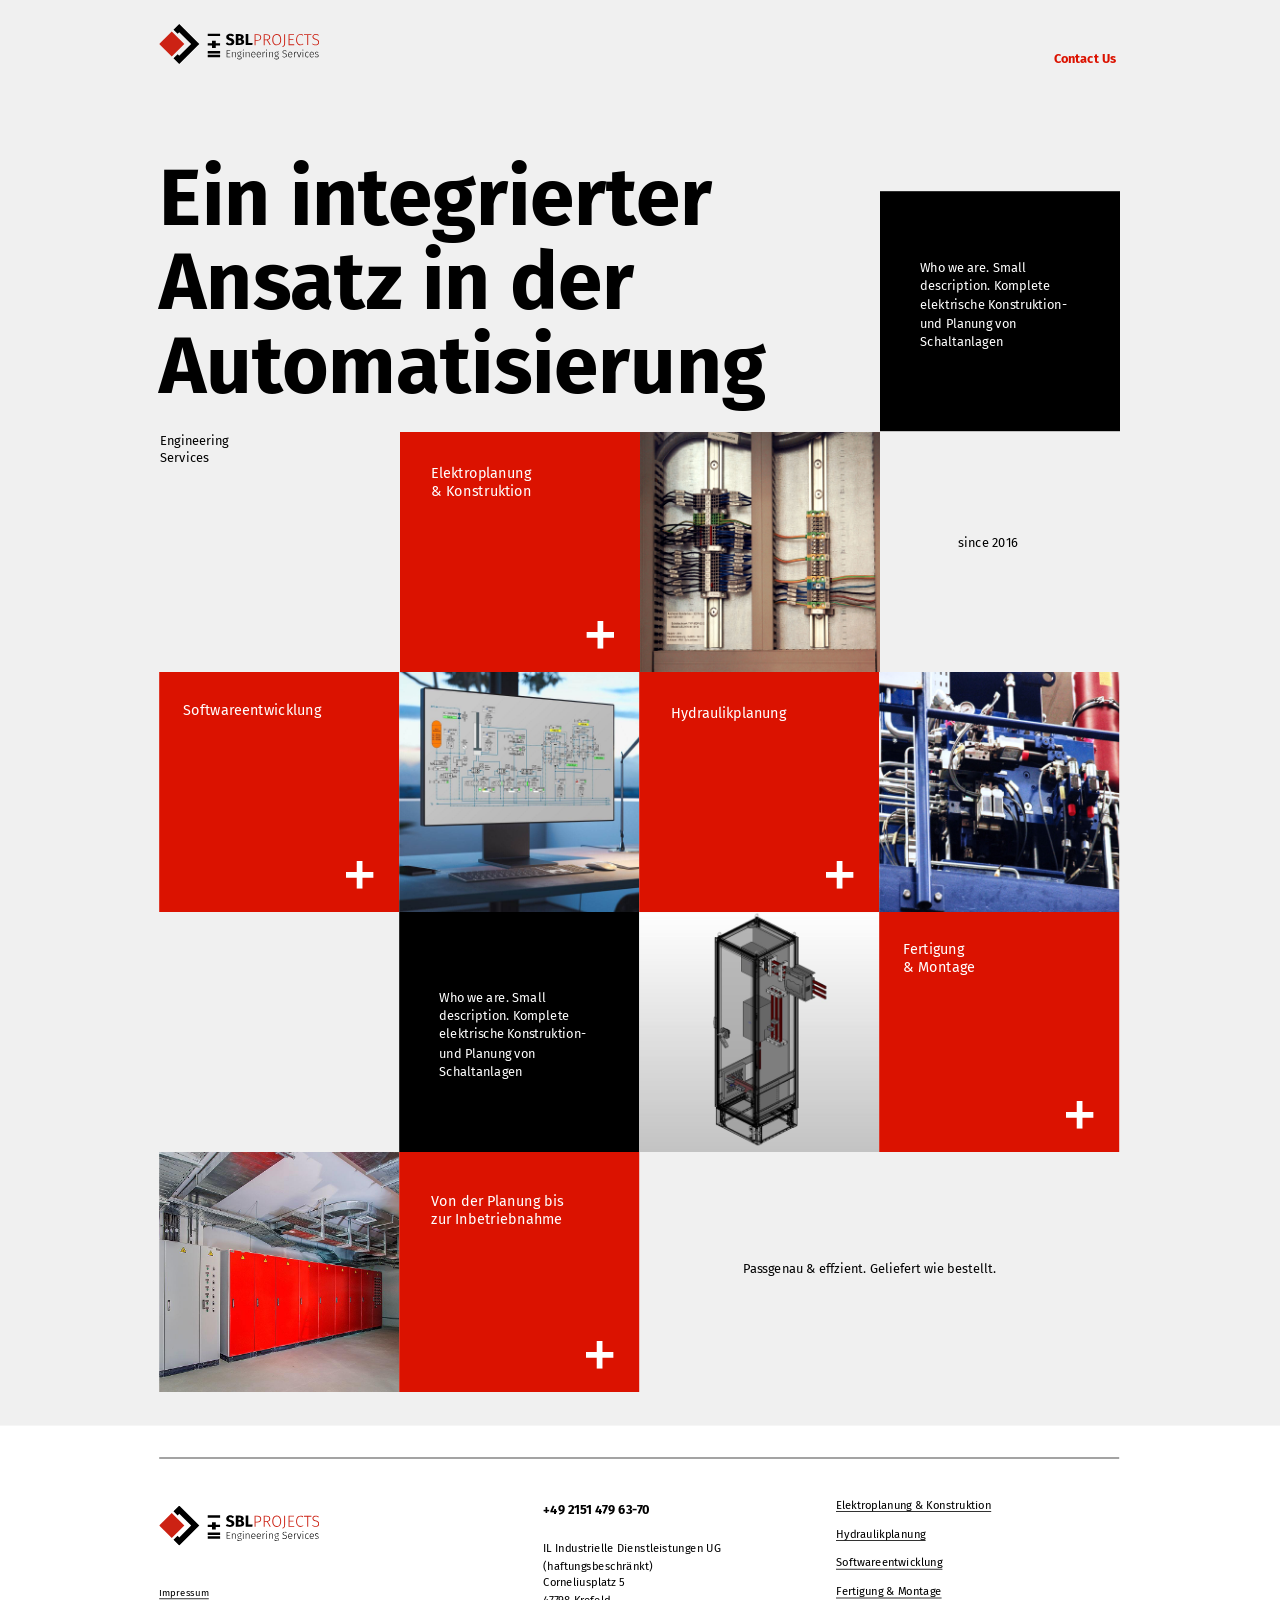
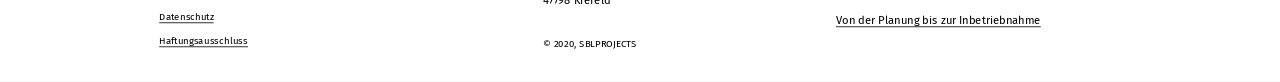
==== index.html @ 14ad25ed "SBL Projects site — static copy without Tilda Co-Authored-By: Claude Opus 4.8 <noreply@anthropic.com" ====
<!DOCTYPE html>
<html lang="de">
<head>
  <meta charset="UTF-8" />
  <meta name="viewport" content="width=device-width, initial-scale=1.0" />
  <title>SBL Projects — Ein integrierter Ansatz in der Automatisierung</title>
  <meta name="description" content="SBL Projects — Ein integrierter Ansatz in der Automatisierung." />
  <meta property="og:title" content="SBL Projects — Ein integrierter Ansatz in der Automatisierung" />
  <meta property="og:image" content="images/hero.jpg" />
  <link rel="preconnect" href="https://fonts.googleapis.com" />
  <link rel="preconnect" href="https://fonts.gstatic.com" crossorigin />
  <link href="https://fonts.googleapis.com/css2?family=Fira+Sans:wght@400;500;700&display=swap" rel="stylesheet" />
  <link rel="stylesheet" href="styles.css" />
</head>
<body>
<div class="viewport" id="viewport">
  <div class="stage" id="stage">

    <!-- ================= HERO / MOSAIC BOARD ================= -->
    <section class="board board-main">

      <!-- Header -->
      <img class="a logo" src="images/Logo.svg" alt="SBL Projects — Engineering Services" style="left:199px;top:30px;height:50px" />
      <a class="a contact-us" href="#kontaktus" style="left:1317px;top:62px">
        <img class="contact-plus" src="images/plusred.svg" alt="" />
        <span>Contact Us</span>
      </a>

      <!-- Hero heading -->
      <h1 class="a hero-h1" style="left:199px;top:195px;width:820px">Ein integrierter Ansatz in der Automatisierung</h1>

      <!-- Top-right black info box -->
      <div class="a tile" style="left:1100px;top:239px">
        <div class="fill fill-black"></div>
        <div class="boxtext" style="left:50px;top:84px;width:200px">Who we are. Small description. Komplete elektrische Konstruktion- und Planung von Schaltanlagen</div>
      </div>

      <!-- Small labels -->
      <div class="a label" style="left:200px;top:540px;width:130px">Engineering<br />Services</div>
      <div class="a label" style="left:1198px;top:668px;width:120px">since 2016</div>

      <!-- ===== Mosaic grid ===== -->
      <!-- Elektroplanung (red) -->
      <a class="a tile tile-hover" href="elektroplanung.html" style="left:500px;top:540px">
        <div class="fill fill-red"></div>
        <div class="celltitle" style="left:39px;top:40px;width:200px">Elektroplanung<br />&amp; Konstruktion</div>
        <img class="plus" src="images/plus.svg" alt="" style="left:233px;top:236px" />
      </a>
      <!-- Elektro image -->
      <div class="a tile tile-zoom" style="left:800px;top:540px">
        <div class="fill fill-img" style="background-image:url('images/elektro.jpg')"></div>
      </div>

      <!-- Softwareentwicklung (red) -->
      <a class="a tile tile-hover" href="softwareentwicklung.html" style="left:199px;top:840px">
        <div class="fill fill-red"></div>
        <div class="celltitle" style="left:30px;top:37px;width:220px">Softwareentwicklung</div>
        <img class="plus" src="images/plus.svg" alt="" style="left:233px;top:236px" />
      </a>
      <!-- Software image -->
      <div class="a tile tile-zoom" style="left:499px;top:840px">
        <div class="fill fill-img" style="background-image:url('images/software.jpg')"></div>
      </div>

      <!-- Hydraulikplanung (red) -->
      <a class="a tile tile-hover" href="hydraulikplanung.html" style="left:799px;top:840px">
        <div class="fill fill-red"></div>
        <div class="celltitle" style="left:40px;top:40px;width:200px">Hydraulikplanung</div>
        <img class="plus" src="images/plus.svg" alt="" style="left:233px;top:236px" />
      </a>
      <!-- Hydraulik image -->
      <div class="a tile tile-zoom" style="left:1099px;top:840px">
        <div class="fill fill-img" style="background-image:url('images/engineering.jpg')"></div>
      </div>

      <!-- Who we are (black) -->
      <div class="a tile" style="left:499px;top:1140px">
        <div class="fill fill-black"></div>
        <div class="boxtext" style="left:50px;top:95px;width:205px">Who we are. Small description. Komplete elektrische Konstruktion- und Planung von Schaltanlagen</div>
      </div>
      <!-- Fertigung image -->
      <div class="a tile tile-zoom" style="left:799px;top:1140px">
        <div class="fill fill-img" style="background-image:url('images/fertigung.jpg')"></div>
      </div>
      <!-- Fertigung & Montage (red) -->
      <a class="a tile tile-hover" href="fertigung-montage.html" style="left:1099px;top:1140px">
        <div class="fill fill-red"></div>
        <div class="celltitle" style="left:30px;top:35px;width:200px">Fertigung<br />&amp; Montage</div>
        <img class="plus" src="images/plus.svg" alt="" style="left:233px;top:236px" />
      </a>

      <!-- blurred image -->
      <div class="a tile tile-zoom" style="left:199px;top:1440px">
        <div class="fill fill-img" style="background-image:url('images/hydraulik.jpg')"></div>
      </div>
      <!-- Von der Planung (red) -->
      <a class="a tile tile-hover" href="planung.html" style="left:499px;top:1440px">
        <div class="fill fill-red"></div>
        <div class="celltitle" style="left:40px;top:50px;width:180px">Von der Planung bis zur Inbetriebnahme</div>
        <img class="plus" src="images/plus.svg" alt="" style="left:233px;top:236px" />
      </a>

      <!-- Tagline -->
      <div class="a label" style="left:929px;top:1575px;width:380px">Passgenau &amp; effzient. Geliefert wie bestellt.</div>
    </section>

    <!-- ================= FOOTER BOARD ================= -->
    <section class="board board-footer" id="kontakt">
      <div class="a divider" style="left:199px;top:40px;width:1200px"></div>

      <img class="a" src="images/Logo.svg" alt="SBL Projects — Engineering Services" style="left:199px;top:100px;height:50px" />

      <div class="a foot-phone" style="left:679px;top:93px;width:250px">+49 2151 479 63-70</div>
      <div class="a foot-addr" style="left:679px;top:143px;width:250px">IL Industrielle Dienstleistungen UG (haftungsbeschränkt)<br />Corneliusplatz 5<br />47798 Krefeld</div>
      <div class="a foot-copy" style="left:679px;top:266px;width:250px">© 2020, SBLPROJECTS</div>

      <a class="a foot-link" href="#" style="left:199px;top:203px">Impressum</a>
      <a class="a foot-link" href="#" style="left:199px;top:233px">Datenschutz</a>
      <a class="a foot-link" href="#" style="left:199px;top:263px">Haftungsausschluss</a>

      <div class="a foot-list" style="left:1019px;top:93px;width:320px">
        <a href="elektroplanung.html">Elektroplanung &amp; Konstruktion</a>
        <a href="hydraulikplanung.html">Hydraulikplanung</a>
        <a href="softwareentwicklung.html">Softwareentwicklung</a>
        <a href="fertigung-montage.html">Fertigung &amp; Montage</a>
        <a href="planung.html">Von der Planung bis zur Inbetriebnahme</a>
      </div>
    </section>

  </div>
</div>
<script src="script.js"></script>
<script src="popup.js"></script>
</body>
</html>
---- styles.css ----
*{margin:0;padding:0;box-sizing:border-box}
html,body{background:#f0f0f0;font-family:"Fira Sans",Arial,sans-serif;color:#000}
body{overflow-x:hidden}
a{text-decoration:none;color:inherit}
img{display:block}

/* page fade-in on load (Tilda-style) */
.stage{opacity:0;transition:opacity .6s ease}
.stage.ready{opacity:1}

/* stage = fixed 1600px canvas, scaled to fit viewport */
.viewport{position:relative;width:100%;overflow:hidden}
.stage{position:relative;width:1600px;margin-left:50%;transform:translateX(-800px);transform-origin:top center}

.board{position:relative;width:1600px}
.board-main{height:1782px;background:#f0f0f0}
.board-footer{height:320px;background:#ffffff}

/* every positioned atom */
.a{position:absolute}

/* header */
.logo{height:50px}
.contact-us{color:#db1200;font-weight:700;font-size:16px;line-height:1.55;transition:color .3s ease}
.contact-us:hover{color:#eb1800}
.contact-plus{position:absolute;left:-26px;top:1px;width:16px;height:16px;opacity:0;transform:translateX(-6px);transition:opacity .4s ease-out,transform .4s ease-out;pointer-events:none}
.contact-us:hover .contact-plus{opacity:1;transform:translateX(0)}

/* hero heading */
.hero-h1{font-size:100px;line-height:105px;font-weight:700;color:#000;letter-spacing:0}

/* ===== mosaic tiles ===== */
.tile{width:300px;height:300px}
.fill{position:absolute;inset:0}
.fill-red{background:#db1200}
.fill-black{background:#000}
.fill-img{background-size:cover;background-position:center;background-repeat:no-repeat}

/* texts inside tiles */
.boxtext{position:absolute;color:#fff;font-size:16px;line-height:1.45;font-weight:400}
.celltitle{position:absolute;color:#fff;font-size:18px;line-height:1.3;font-weight:400;z-index:2}

/* free labels */
.label{color:#000;font-size:16px;line-height:1.4;font-weight:400}

/* plus icons */
.plus{position:absolute;width:35px;height:35px;z-index:2}

/* ===== HOVER ANIMATIONS (400ms, matching original) ===== */
/* red tiles: the "+" scales down (1 -> 0.55) on hover, easeInOut */
.tile-hover .plus{transform:scale(1);transform-origin:center;transition:transform .4s ease-in-out}
.tile-hover:hover .plus{transform:scale(0.55)}
/* red fill subtly deepens */
.tile-hover .fill-red{transition:background-color .4s ease}
.tile-hover:hover .fill-red{background:#c21000}

/* image tiles: static, no hover animation */

/* footer */
.divider{height:1px;background:#000;opacity:.9}
.foot-phone{font-size:16px;font-weight:700;line-height:1.5}
.foot-addr{font-size:14px;line-height:1.55;color:#000}
.foot-copy{font-size:12px;color:#000}
.foot-link{display:block;font-size:12px;line-height:1;color:#000;text-decoration:underline;text-underline-offset:3px;transition:color .3s ease}
.foot-link:hover{color:#db1200}
.foot-list a{position:relative;display:block;font-size:14px;line-height:1;margin-bottom:22px;padding-left:26px;text-decoration:underline;text-underline-offset:3px;transition:color .3s ease}
.foot-list a:last-child{margin-bottom:0}
.foot-list a:hover{color:#db1200}
.foot-list a::before{content:"+";position:absolute;left:2px;top:-3px;color:#db1200;font-weight:700;font-size:18px;line-height:1;opacity:0;transform:translateX(0);transition:opacity .35s ease-out,transform .35s ease-out}
.foot-list a:hover::before{opacity:1;transform:translateX(8px)}
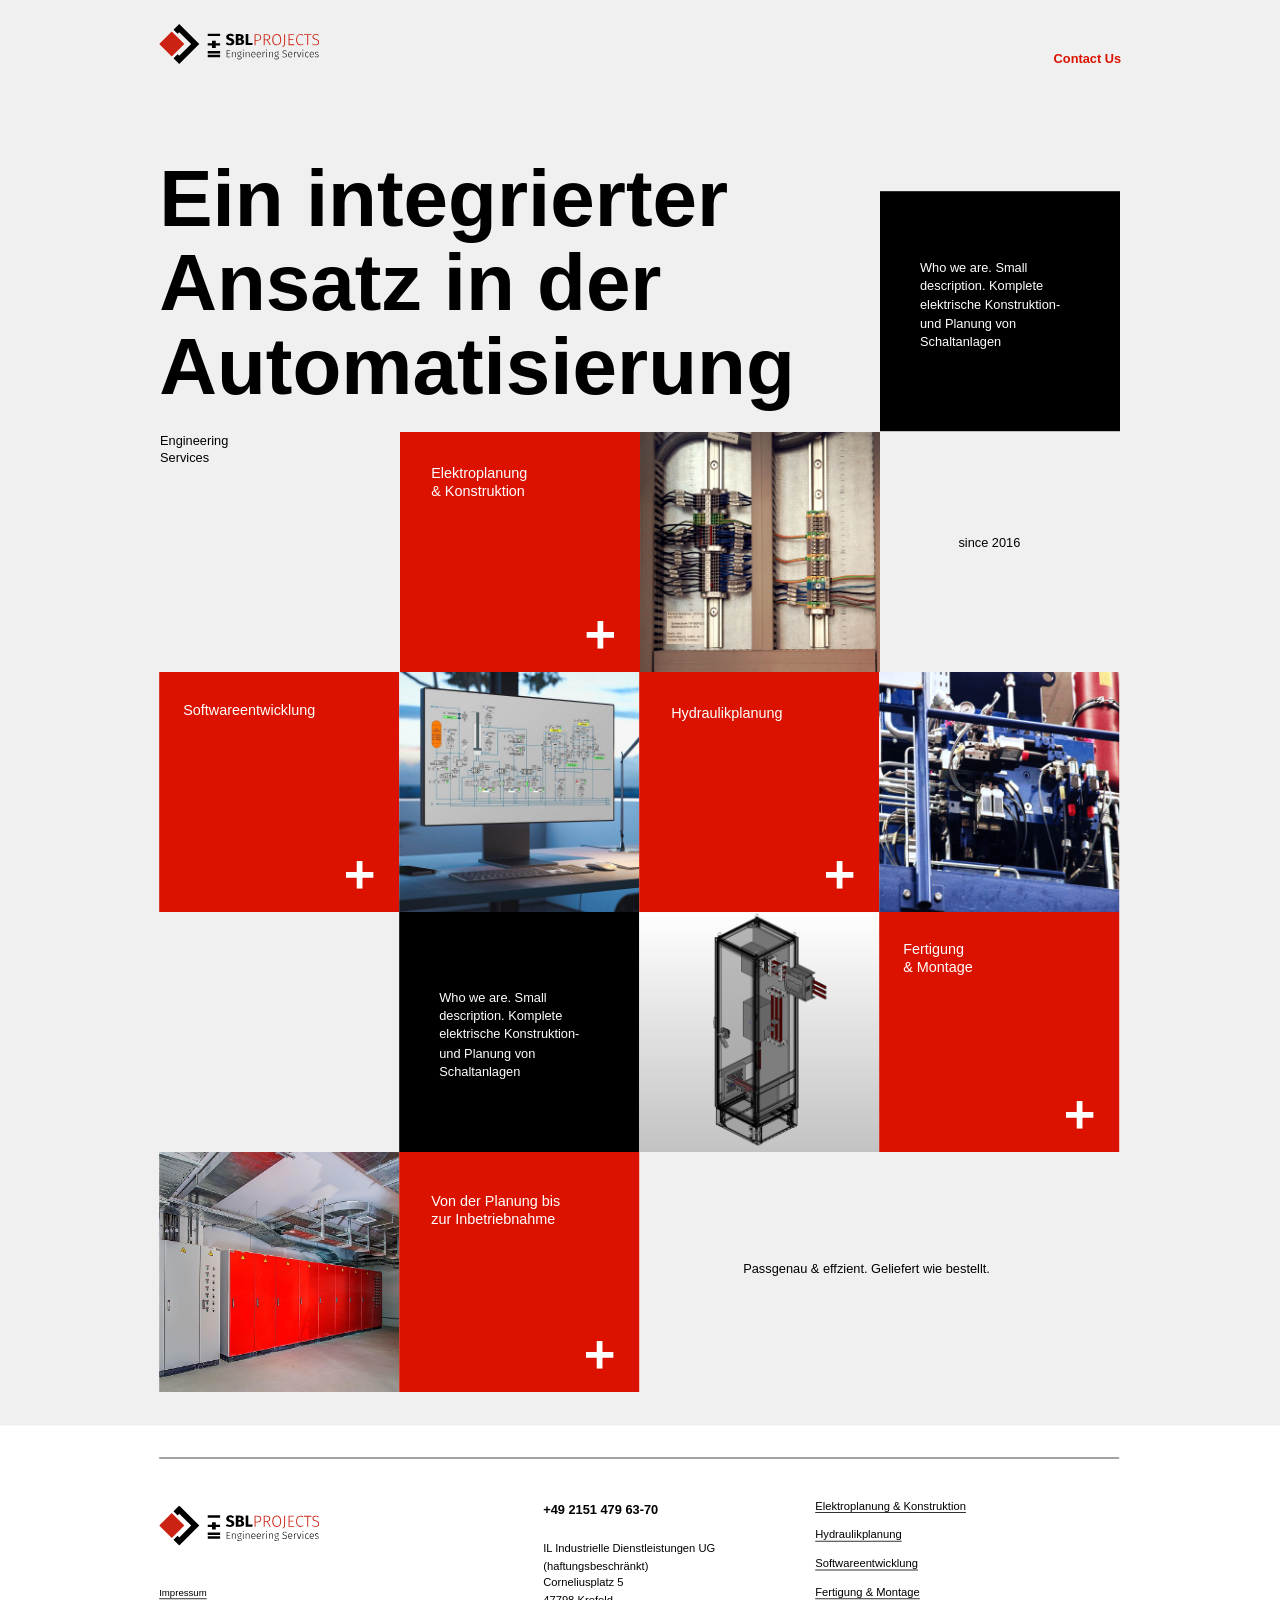
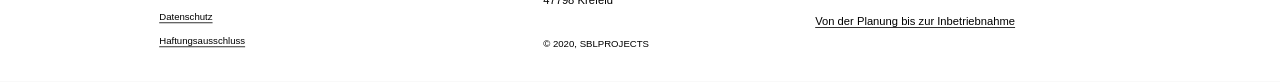
==== commit ab5968c5: "Match original: Arial font (no webfont), SVG plus icons, easeOut hover - Font now falls back to Aria" ====
--- a/index.html
+++ b/index.html
@@ -7,9 +7,6 @@
   <meta name="description" content="SBL Projects — Ein integrierter Ansatz in der Automatisierung." />
   <meta property="og:title" content="SBL Projects — Ein integrierter Ansatz in der Automatisierung" />
   <meta property="og:image" content="images/hero.jpg" />
-  <link rel="preconnect" href="https://fonts.googleapis.com" />
-  <link rel="preconnect" href="https://fonts.gstatic.com" crossorigin />
-  <link href="https://fonts.googleapis.com/css2?family=Fira+Sans:wght@400;500;700&display=swap" rel="stylesheet" />
   <link rel="stylesheet" href="styles.css" />
 </head>
 <body>
--- a/styles.css
+++ b/styles.css
@@ -1,5 +1,5 @@
 *{margin:0;padding:0;box-sizing:border-box}
-html,body{background:#f0f0f0;font-family:"Fira Sans",Arial,sans-serif;color:#000}
+html,body{background:#f0f0f0;font-family:'FiraSans',Arial,sans-serif;color:#000}
 body{overflow-x:hidden}
 a{text-decoration:none;color:inherit}
 img{display:block}
@@ -47,9 +47,9 @@
 .plus{position:absolute;width:35px;height:35px;z-index:2}
 
 /* ===== HOVER ANIMATIONS (400ms, matching original) ===== */
-/* red tiles: the "+" scales down (1 -> 0.55) on hover, easeInOut */
-.tile-hover .plus{transform:scale(1);transform-origin:center;transition:transform .4s ease-in-out}
-.tile-hover:hover .plus{transform:scale(0.55)}
+/* red tiles: the "+" fades/scales down (1 -> 0.5) on hover, easeOut (Tilda) */
+.tile-hover .plus{transform:scale(1);transform-origin:center;transition:transform .4s cubic-bezier(0,0,.58,1)}
+.tile-hover:hover .plus{transform:scale(0.5)}
 /* red fill subtly deepens */
 .tile-hover .fill-red{transition:background-color .4s ease}
 .tile-hover:hover .fill-red{background:#c21000}
@@ -63,8 +63,6 @@
 .foot-copy{font-size:12px;color:#000}
 .foot-link{display:block;font-size:12px;line-height:1;color:#000;text-decoration:underline;text-underline-offset:3px;transition:color .3s ease}
 .foot-link:hover{color:#db1200}
-.foot-list a{position:relative;display:block;font-size:14px;line-height:1;margin-bottom:22px;padding-left:26px;text-decoration:underline;text-underline-offset:3px;transition:color .3s ease}
+.foot-list a{position:relative;display:block;font-size:14px;line-height:1;margin-bottom:22px;text-decoration:underline;text-underline-offset:3px;transition:color .3s ease}
 .foot-list a:last-child{margin-bottom:0}
 .foot-list a:hover{color:#db1200}
-.foot-list a::before{content:"+";position:absolute;left:2px;top:-3px;color:#db1200;font-weight:700;font-size:18px;line-height:1;opacity:0;transform:translateX(0);transition:opacity .35s ease-out,transform .35s ease-out}
-.foot-list a:hover::before{opacity:1;transform:translateX(8px)}
